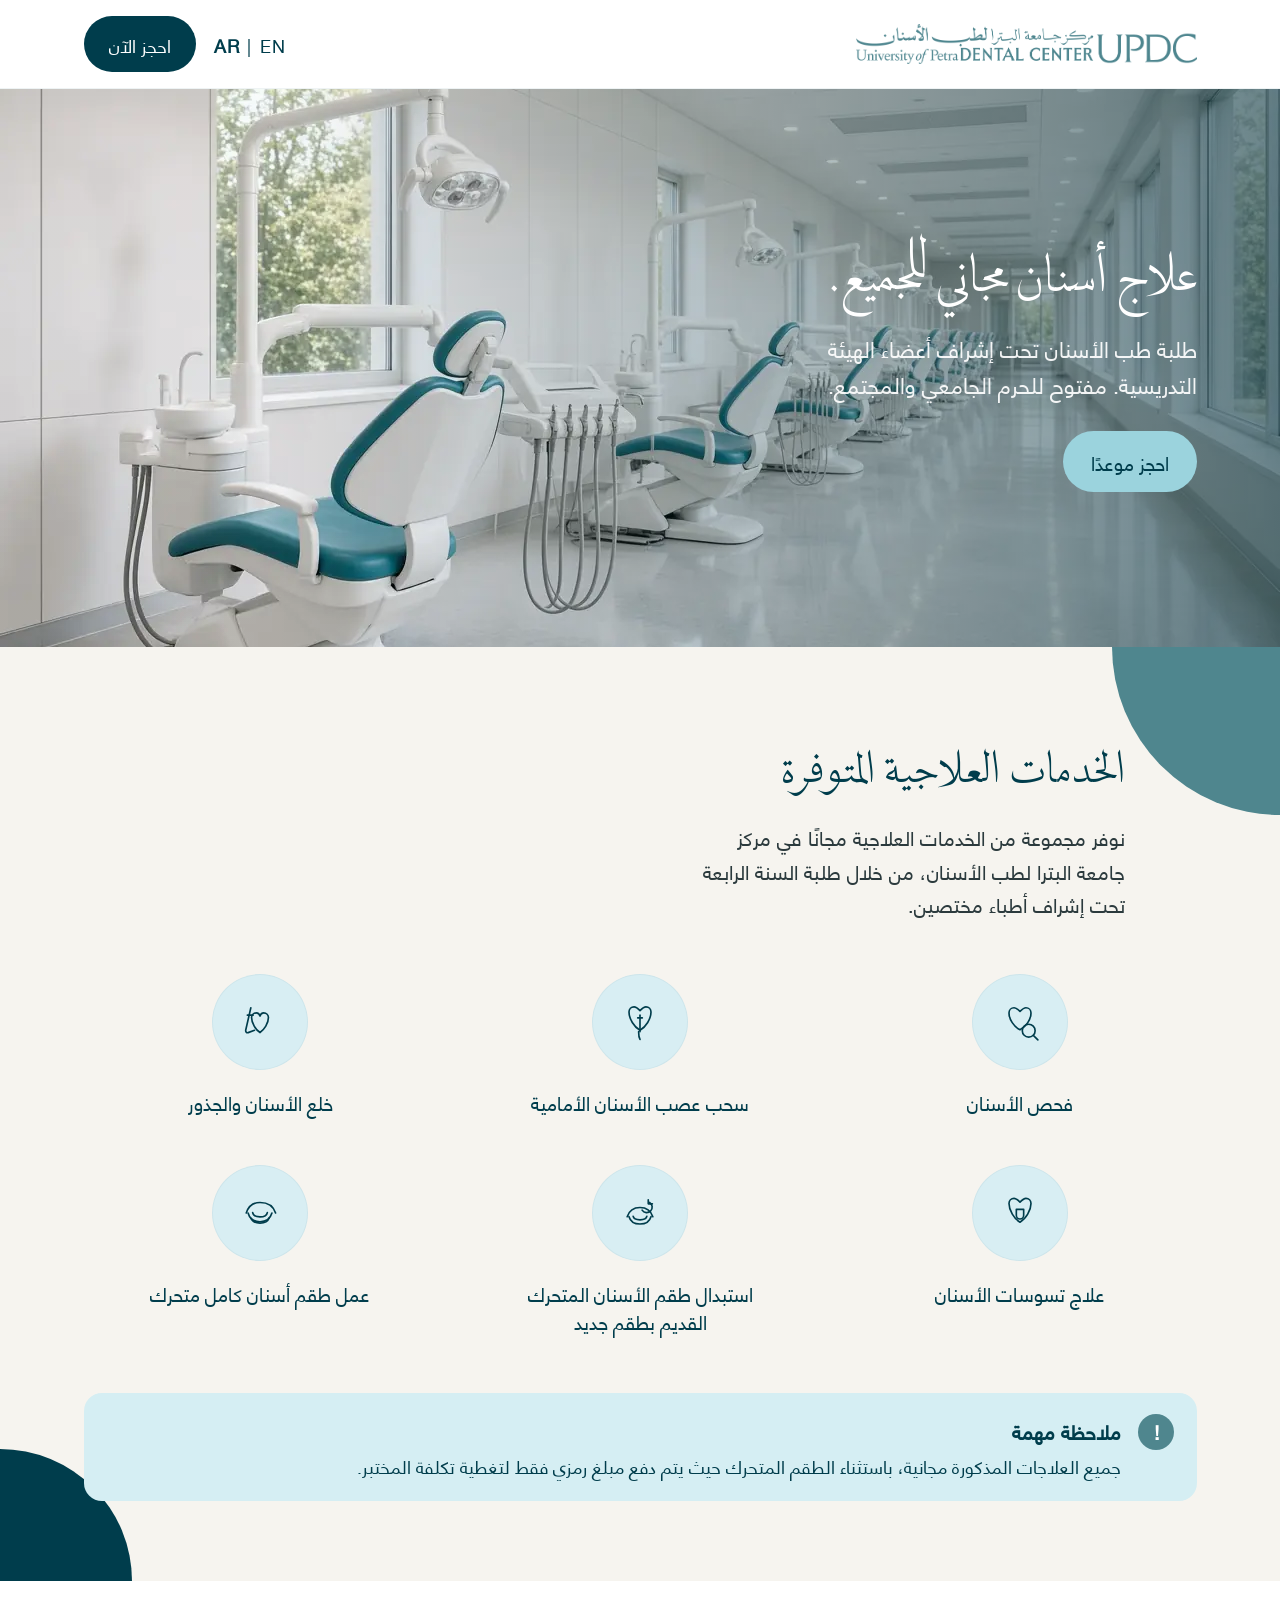
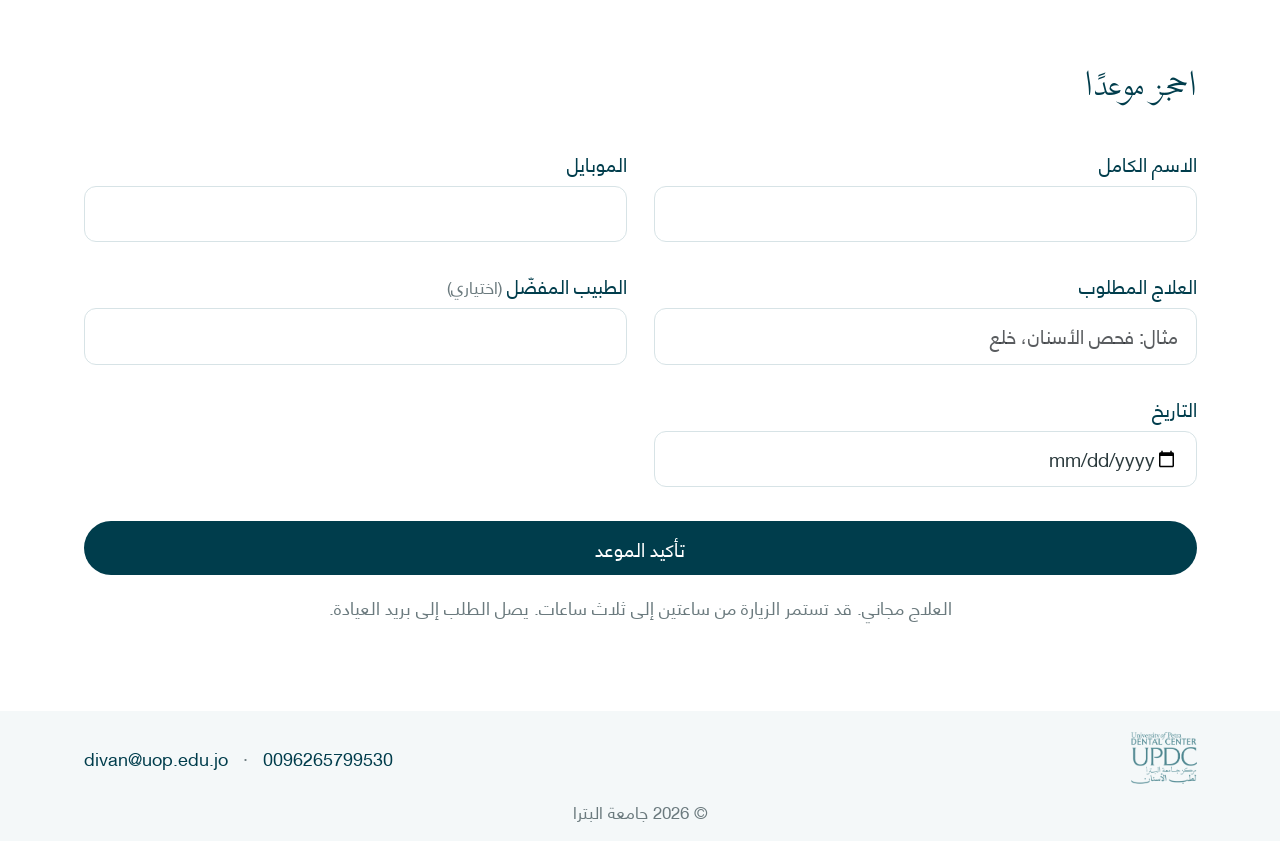
==== ar/index.html @ fab65cad "Simplify booking form, use Helvetica for body type, and enlarge copy on wide screens." ====
<!DOCTYPE html>
<html lang="ar" dir="rtl">
  <head>
    <meta charset="utf-8" />
    <meta name="viewport" content="width=device-width, initial-scale=1" />
    <title>مركز جامعة البترا لطب الأسنان | احجز موعدًا مجانيًا</title>
    <meta
      name="description"
      content="احجز موعدًا مجانيًا في مركز جامعة البترا لطب الأسنان. يعالجك طالب مؤهل تحت إشراف أعضاء الهيئة التدريسية."
    />
    <link rel="icon" href="../assets/images/favicon.png" type="image/png" />
    <link rel="preload" as="image" href="../assets/images/slide-2.webp" type="image/webp" />
    <link rel="preload" as="font" href="../assets/fonts/29LTIdris-Light.ttf" type="font/ttf" crossorigin />
    <link rel="preload" as="font" href="../assets/fonts/HelveticaNeueLTArabic.ttf" type="font/ttf" crossorigin />
    <link rel="stylesheet" href="../vendor/bootstrap.min.css" />
    <link rel="stylesheet" href="../css/style.css" />
  </head>
  <body>
    <a class="visually-hidden-focusable" href="#book">تخطَّ إلى الحجز</a>
    <header class="site-header">
      <div class="container header-inner d-flex align-items-center justify-content-between gap-3">
        <a class="brand" href="index.html" aria-label="مركز جامعة البترا لطب الأسنان">
          <img src="../assets/images/logo-wide.png" width="340" height="40" alt="مركز جامعة البترا لطب الأسنان UPDC" />
        </a>
        <div class="d-flex align-items-center gap-3">
          <nav class="lang-switch" aria-label="اللغة">
            <a href="../index.html" hreflang="en" lang="en">EN</a>
            <span aria-hidden="true">|</span>
            <a href="index.html" hreflang="ar" aria-current="true">AR</a>
          </nav>
          <a class="btn-book" href="#book">احجز الآن</a>
        </div>
      </div>
    </header>

    <section class="hero" aria-label="عيادات الكلية">
      <div class="hero-slide">
        <picture>
          <source srcset="../assets/images/slide-2.webp" type="image/webp" />
          <img src="../assets/images/slide-2.jpg" width="1280" height="720" alt="صف من كراسي العيادة التعليمية" fetchpriority="high" />
        </picture>
      </div>
      <div class="hero-overlay" aria-hidden="true"></div>
      <div class="hero-copy">
        <div class="container">
          <h1>علاج أسنان مجاني للجميع.</h1>
          <p>طلبة طب الأسنان تحت إشراف أعضاء الهيئة التدريسية. مفتوح للحرم الجامعي والمجتمع.</p>
          <div class="hero-actions">
            <a class="btn-ice" href="#book">احجز موعدًا</a>
          </div>
        </div>
      </div>
    </section>

    <section class="services" id="services" aria-labelledby="servicesTitle">
      <div class="container">
        <h2 class="services-title" id="servicesTitle">الخدمات العلاجية المتوفرة</h2>
        <p class="services-lead">
          نوفر مجموعة من الخدمات العلاجية مجانًا في مركز جامعة البترا لطب الأسنان، من خلال طلبة السنة الرابعة تحت إشراف أطباء مختصين.
        </p>
        <div class="row g-4">
          <div class="col-6 col-md-4">
            <article class="service-card">
              <div class="service-icon" aria-hidden="true">
                <svg viewBox="0 0 48 48" fill="none" stroke="currentColor" stroke-width="1.8" stroke-linecap="round" stroke-linejoin="round">
                  <path d="M17.5 8.5c-3.1 0-5.5 2.5-5.5 5.6 0 7 5.4 15.2 12 18.4 6.6-3.2 12-11.4 12-18.4 0-3.1-2.4-5.6-5.5-5.6-2.3 0-3.8 1.3-6.5 4-2.7-2.7-4.2-4-6.5-4z" />
                  <circle cx="33.5" cy="33.5" r="7" />
                  <path d="m38.5 38.5 5 5" />
                </svg>
              </div>
              <h3>فحص الأسنان</h3>
            </article>
          </div>
          <div class="col-6 col-md-4">
            <article class="service-card">
              <div class="service-icon" aria-hidden="true">
                <svg viewBox="0 0 48 48" fill="none" stroke="currentColor" stroke-width="1.8" stroke-linecap="round" stroke-linejoin="round">
                  <path d="M17.5 7.5c-3.1 0-5.5 2.5-5.5 5.6 0 7.4 5.6 16.4 12 19.9 6.4-3.5 12-12.5 12-19.9 0-3.1-2.4-5.6-5.5-5.6-2.3 0-3.8 1.3-6.5 4-2.7-2.7-4.2-4-6.5-4z" />
                  <path d="M24 16.5v18" />
                  <path d="M21.5 19.5h5" />
                  <path d="M22.5 34.5c0 3.2.4 6.5 1.5 8.5" />
                </svg>
              </div>
              <h3>سحب عصب الأسنان الأمامية</h3>
            </article>
          </div>
          <div class="col-6 col-md-4">
            <article class="service-card">
              <div class="service-icon" aria-hidden="true">
                <svg viewBox="0 0 48 48" fill="none" stroke="currentColor" stroke-width="1.8" stroke-linecap="round" stroke-linejoin="round">
                  <path d="M20 14c-3 0-5.2 2.3-5.2 5.2 0 6.2 4.6 13.4 9.2 16.3 4.6-2.9 9.2-10.1 9.2-16.3 0-2.9-2.2-5.2-5.2-5.2-2 0-3.4 1.1-4 3.5-.6-2.4-2-3.5-4-3.5z" />
                  <path d="M14 8.5 8.5 32.5c-.5 2.2.8 3.5 2.6 3.1L18 33" />
                  <path d="M10.2 16.5h6.3" />
                </svg>
              </div>
              <h3>خلع الأسنان والجذور</h3>
            </article>
          </div>
          <div class="col-6 col-md-4">
            <article class="service-card">
              <div class="service-icon" aria-hidden="true">
                <svg viewBox="0 0 48 48" fill="none" stroke="currentColor" stroke-width="1.8" stroke-linecap="round" stroke-linejoin="round">
                  <path d="M17.5 8c-3.1 0-5.5 2.5-5.5 5.6 0 7.4 5.6 16.8 12 20.4 6.4-3.6 12-13 12-20.4C36 10.5 33.6 8 30.5 8c-2.3 0-3.8 1.3-6.5 4.1C21.3 9.3 19.8 8 17.5 8z" />
                  <path d="M20 20h8v6.5a4 4 0 0 1-8 0V20z" />
                </svg>
              </div>
              <h3>علاج تسوسات الأسنان</h3>
            </article>
          </div>
          <div class="col-6 col-md-4">
            <article class="service-card">
              <div class="service-icon" aria-hidden="true">
                <svg viewBox="0 0 48 48" fill="none" stroke="currentColor" stroke-width="1.8" stroke-linecap="round" stroke-linejoin="round">
                  <path d="M10 28c2.2-6.5 6.2-10 14-10s11.8 3.5 14 10" />
                  <path d="M12 28c1.4 4.8 4.6 8 12 8s10.6-3.2 12-8" />
                  <path d="M16.5 27.5c.4 2.4 2.2 4 7.5 4s7.1-1.6 7.5-4" />
                  <path d="M34.5 12.5a6 6 0 1 1-8.2 8.4" />
                  <path d="M33 9.5v4.5h4.5" />
                </svg>
              </div>
              <h3>استبدال طقم الأسنان المتحرك القديم بطقم جديد</h3>
            </article>
          </div>
          <div class="col-6 col-md-4">
            <article class="service-card">
              <div class="service-icon" aria-hidden="true">
                <svg viewBox="0 0 48 48" fill="none" stroke="currentColor" stroke-width="1.8" stroke-linecap="round" stroke-linejoin="round">
                  <path d="M9 24c2.4-7.4 7-11.5 15-11.5S38.6 16.6 41 24" />
                  <path d="M11 24c1.6 5.6 5.2 9.5 13 9.5s11.4-3.9 13-9.5" />
                  <path d="M16 23.5c.5 2.8 2.6 4.7 8 4.7s7.5-1.9 8-4.7" />
                  <path d="M14 29.5c1.2 3.3 4.2 5.5 10 5.5s8.8-2.2 10-5.5" />
                </svg>
              </div>
              <h3>عمل طقم أسنان كامل متحرك</h3>
            </article>
          </div>
        </div>
        <aside class="services-note" role="note">
          <span class="note-mark" aria-hidden="true">!</span>
          <div>
            <strong>ملاحظة مهمة</strong>
            <p>جميع العلاجات المذكورة مجانية، باستثناء الطقم المتحرك حيث يتم دفع مبلغ رمزي فقط لتغطية تكلفة المختبر.</p>
          </div>
        </aside>
      </div>
    </section>

    <section class="book" id="book">
      <div class="container">
        <h2>احجز موعدًا</h2>
        <form id="booking-form" class="needs-validation" novalidate>
          <input class="visually-hidden" type="text" name="_honey" tabindex="-1" autocomplete="off" aria-hidden="true" />
          <div class="row g-4">
            <div class="col-md-6">
              <label class="form-label" for="fullName">الاسم الكامل</label>
              <input class="form-control" id="fullName" name="fullName" type="text" autocomplete="name" required />
              <div class="invalid-feedback">يرجى إدخال الاسم الكامل.</div>
            </div>
            <div class="col-md-6">
              <label class="form-label" for="mobile">الموبايل</label>
              <input class="form-control" id="mobile" name="mobile" type="tel" inputmode="tel" autocomplete="tel" required />
              <div class="invalid-feedback">يرجى إدخال رقم الموبايل.</div>
            </div>
            <div class="col-md-6">
              <label class="form-label" for="treatment">العلاج المطلوب</label>
              <input class="form-control" id="treatment" name="treatment" type="text" placeholder="مثال: فحص الأسنان، خلع" required />
              <div class="invalid-feedback">يرجى إدخال العلاج المطلوب.</div>
            </div>
            <div class="col-md-6">
              <label class="form-label" for="doctor">الطبيب المفضّل <span class="optional-hint">(اختياري)</span></label>
              <input class="form-control" id="doctor" name="doctor" type="text" autocomplete="off" />
            </div>
            <div class="col-md-6">
              <label class="form-label" for="date">التاريخ</label>
              <input class="form-control" id="date" name="date" type="date" required />
              <div class="invalid-feedback">يرجى اختيار التاريخ.</div>
            </div>
            <div class="col-12">
              <button class="btn-confirm" type="submit">تأكيد الموعد</button>
              <p class="form-note">العلاج مجاني. قد تستمر الزيارة من ساعتين إلى ثلاث ساعات. يصل الطلب إلى بريد العيادة.</p>
              <p class="submit-error" id="submit-error" hidden>
                تعذّر إرسال الطلب. يرجى الاتصال بالعيادة على 0096265799530.
              </p>
            </div>
          </div>
        </form>
      </div>
    </section>

    <footer class="site-footer">
      <div class="container">
        <div class="footer-bar">
          <img class="footer-logo" src="../assets/images/logo-lockup.png" width="90" height="72" alt="UPDC" />
          <div class="footer-contact">
            <a href="tel:+96265799530">0096265799530</a>
            <span class="footer-sep" aria-hidden="true">·</span>
            <a href="mailto:divan@uop.edu.jo">divan@uop.edu.jo</a>
          </div>
        </div>
        <p class="footer-copy">© <span data-year>2026</span> جامعة البترا</p>
      </div>
    </footer>

    <div class="modal fade success-modal" id="successModal" tabindex="-1" aria-labelledby="successTitle" aria-hidden="true">
      <div class="modal-dialog modal-dialog-centered">
        <div class="modal-content">
          <div class="modal-body">
            <div class="success-mark" aria-hidden="true">
              <svg viewBox="0 0 48 48" fill="none" stroke="currentColor" stroke-width="2.4" stroke-linecap="round" stroke-linejoin="round">
                <circle cx="24" cy="24" r="16" />
                <path d="m16.5 24.5 5 5 10-11" />
              </svg>
            </div>
            <h2 id="successTitle">تم تحديد موعدك</h2>
            <p>راح تتواصل معك العيادة لتأكيد الموعد.</p>
            <button class="btn-success-close" type="button" data-bs-dismiss="modal">حسنًا</button>
          </div>
        </div>
      </div>
    </div>

    <script src="../vendor/bootstrap.bundle.min.js" defer></script>
    <script src="../js/main.js" defer></script>
  </body>
</html>
---- css/style.css ----
:root {
  --teal: #4f868e;
  --teal-deep: #003d4c;
  --ice: #9bd3dd;
  --ice-soft: #e8f6f8;
  --ink: #161616;
  --text: #2b3a3d;
  --muted: #6b7a7e;
  --line: #d7e3e6;
  --paper: #ffffff;
  --wash: #f4f8f9;
  --radius: 999px;
  --shadow: 0 10px 30px rgba(0, 61, 76, 0.08);
  --header-h: 88px;
  --font: "Helvetica Neue LT Arabic", "Helvetica Neue", Helvetica, Arial, sans-serif;
  --display: "A2 Mazarin", Georgia, "Times New Roman", serif;
  --display-ar: "29LT Idris", "Helvetica Neue LT Arabic", Tahoma, sans-serif;
}

@font-face {
  font-family: "A2 Mazarin";
  src: url("../assets/fonts/A2Mazarin-Regular.otf") format("opentype");
  font-weight: 400;
  font-style: normal;
  font-display: swap;
}

@font-face {
  font-family: "A2 Mazarin";
  src: url("../assets/fonts/A2Mazarin-LightItalic.otf") format("opentype");
  font-weight: 300;
  font-style: italic;
  font-display: swap;
}

@font-face {
  font-family: "29LT Idris";
  src: url("../assets/fonts/29LTIdris-Light.ttf") format("truetype");
  font-weight: 300;
  font-style: normal;
  font-display: swap;
}

@font-face {
  font-family: "Helvetica Neue LT Arabic";
  src: url("../assets/fonts/HelveticaNeueLTArabic.ttf") format("truetype");
  font-weight: 400;
  font-style: normal;
  font-display: swap;
}

*,
*::before,
*::after {
  box-sizing: border-box;
}

html {
  scroll-behavior: smooth;
  font-size: 18px;
}

body {
  margin: 0;
  color: var(--text);
  background: var(--paper);
  font-family: var(--font);
  font-size: 1.05rem;
  line-height: 1.65;
}

[dir="rtl"] body,
[dir="rtl"] {
  font-family: var(--font);
}

img {
  max-width: 100%;
  height: auto;
}

a {
  color: inherit;
}

.site-header {
  position: sticky;
  top: 0;
  z-index: 40;
  min-height: var(--header-h);
  background: #fff;
  border-bottom: 1px solid #eef3f4;
}

.header-inner {
  min-height: var(--header-h);
}

.brand {
  display: inline-flex;
  align-items: center;
  text-decoration: none;
}

.brand img {
  height: 40px;
  width: auto;
  max-width: min(420px, 52vw);
  display: block;
  object-fit: contain;
}

.lang-switch {
  display: inline-flex;
  align-items: center;
  gap: 0.45rem;
  color: var(--teal-deep);
  font-size: 1.02rem;
  letter-spacing: 0.04em;
}

.lang-switch a {
  text-decoration: none;
  color: var(--teal-deep);
}

.lang-switch a[aria-current="true"] {
  font-weight: 600;
}

.btn-book {
  background: var(--teal-deep);
  color: #fff;
  border: 0;
  border-radius: var(--radius);
  padding: 0.72rem 1.4rem;
  font-size: 1.02rem;
  text-decoration: none;
  display: inline-flex;
  align-items: center;
  justify-content: center;
  white-space: nowrap;
}

.btn-book:hover,
.btn-book:focus {
  background: #002833;
  color: #fff;
}

.btn-ice {
  background: var(--ice);
  color: var(--teal-deep);
  border: 0;
  border-radius: var(--radius);
  padding: 0.8rem 1.55rem;
  font-size: 1.08rem;
  text-decoration: none;
  display: inline-flex;
}

.btn-ice:hover {
  background: #b7e0e7;
  color: var(--teal-deep);
}

.btn-deep {
  background: var(--teal-deep);
  color: #fff;
  border: 0;
  border-radius: var(--radius);
  padding: 0.75rem 1.4rem;
  text-decoration: none;
  display: inline-flex;
}

.btn-deep:hover {
  background: #002833;
  color: #fff;
}

.hero {
  position: relative;
  color: #fff;
  background: var(--teal-deep);
}

.hero-slide {
  min-height: clamp(420px, 62vh, 640px);
}

.hero-slide img {
  width: 100%;
  height: clamp(420px, 62vh, 640px);
  object-fit: cover;
  object-position: 28% center;
  display: block;
}

.hero-overlay {
  position: absolute;
  inset: 0;
  background: linear-gradient(90deg, rgba(0, 45, 56, 0.58) 0%, rgba(0, 45, 56, 0.22) 48%, rgba(0, 45, 56, 0.02) 78%);
  pointer-events: none;
}

[dir="rtl"] .hero-overlay {
  background: linear-gradient(270deg, rgba(0, 45, 56, 0.58) 0%, rgba(0, 45, 56, 0.22) 48%, rgba(0, 45, 56, 0.02) 78%);
}

.hero-copy {
  position: absolute;
  inset: 0;
  display: flex;
  align-items: center;
  z-index: 2;
  pointer-events: none;
}

.hero-copy .container,
.hero-copy a,
.hero-copy button {
  pointer-events: auto;
}

.hero h1 {
  font-family: var(--display);
  font-weight: 400;
  font-size: clamp(2.2rem, 5vw, 4.2rem);
  line-height: 1.08;
  max-width: 11ch;
  letter-spacing: -0.02em;
  margin: 0 0 1rem;
}

[dir="rtl"] .hero h1 {
  font-family: var(--display-ar);
  max-width: 14ch;
}

.hero p {
  max-width: 36ch;
  font-size: clamp(1.08rem, 1.7vw, 1.28rem);
  opacity: 0.92;
  margin-bottom: 1.6rem;
}

.hero-actions {
  display: flex;
  flex-wrap: wrap;
  gap: 0.75rem;
}

.services {
  position: relative;
  background: #f6f4ef;
  padding: 5.2rem 0 4.4rem;
  overflow: hidden;
  scroll-margin-top: calc(var(--header-h) + 12px);
}

.services::before,
.services::after {
  content: "";
  position: absolute;
  pointer-events: none;
}

.services::before {
  top: 0;
  right: 0;
  width: min(168px, 26vw);
  height: min(168px, 26vw);
  background: var(--teal);
  border-bottom-left-radius: 100%;
}

.services::after {
  bottom: 0;
  left: 0;
  width: min(132px, 22vw);
  height: min(132px, 22vw);
  background: var(--teal-deep);
  border-top-right-radius: 100%;
}

.services .container {
  position: relative;
  z-index: 1;
}

.services-title {
  font-family: var(--display);
  font-weight: 400;
  font-size: clamp(2rem, 4.2vw, 3.15rem);
  color: var(--teal-deep);
  line-height: 1.15;
  margin: 0 0 1rem;
}

[dir="rtl"] .services-title {
  font-family: var(--display-ar);
  padding-right: min(72px, 12vw);
}

.services-lead {
  max-width: 46ch;
  color: var(--text);
  font-size: 1.12rem;
  margin-bottom: 2.6rem;
}

[dir="rtl"] .services-lead {
  padding-right: min(72px, 12vw);
}

.service-card {
  text-align: center;
  padding: 0.4rem 0.6rem 0.8rem;
}

.service-icon {
  width: 96px;
  height: 96px;
  margin: 0 auto 1rem;
  border-radius: 50%;
  background: #d8eef3;
  color: var(--teal-deep);
  display: grid;
  place-items: center;
  box-shadow: inset 0 0 0 1px rgba(79, 134, 142, 0.08);
}

.service-icon svg {
  width: 44px;
  height: 44px;
}

.service-card h3 {
  font-size: 1.08rem;
  font-weight: 400;
  color: var(--teal-deep);
  line-height: 1.45;
  margin: 0 auto;
  max-width: 22ch;
}

.services-note {
  display: flex;
  align-items: flex-start;
  gap: 0.95rem;
  margin-top: 2.4rem;
  padding: 1.15rem 1.25rem;
  background: #d5eef3;
  border-radius: 18px;
  color: var(--teal-deep);
}

.note-mark {
  flex: 0 0 auto;
  width: 36px;
  height: 36px;
  border-radius: 50%;
  background: var(--teal);
  color: #fff;
  display: grid;
  place-items: center;
  font-size: 1.15rem;
  font-weight: 700;
  line-height: 1;
}

.services-note strong {
  display: block;
  font-size: 1.12rem;
  margin-bottom: 0.2rem;
}

.services-note p {
  margin: 0;
  font-size: 1.02rem;
}

.book {
  padding: 4.5rem 0 4rem;
  scroll-margin-top: calc(var(--header-h) + 12px);
}

.book h2 {
  font-family: var(--display);
  font-weight: 400;
  font-size: clamp(1.95rem, 3.2vw, 2.55rem);
  color: var(--teal-deep);
  margin-bottom: 2rem;
}

[dir="rtl"] .book h2 {
  font-family: var(--display-ar);
}

.optional-hint {
  color: var(--muted);
  font-size: 0.88em;
}

.form-label {
  color: var(--teal-deep);
  font-size: 1.08rem;
  margin-bottom: 0.4rem;
}

.form-control {
  border: 1px solid var(--line);
  border-radius: 12px;
  min-height: 52px;
  padding: 0.72rem 1rem;
  color: var(--text);
  font-size: 1.05rem;
  font-family: var(--font);
}

input[type="date"] {
  padding-inline-end: 2.4rem;
}

[dir="rtl"] input[type="date"] {
  direction: rtl;
  text-align: right;
}

.form-control:focus {
  border-color: var(--teal);
  box-shadow: 0 0 0 3px rgba(79, 134, 142, 0.18);
}

.btn-confirm {
  width: 100%;
  background: var(--teal-deep);
  color: #fff;
  border: 0;
  border-radius: var(--radius);
  min-height: 54px;
  margin-top: 0.4rem;
  font-size: 1.08rem;
}

.btn-confirm.is-busy {
  opacity: 0.72;
  pointer-events: none;
}

.btn-confirm:hover {
  background: #002833;
  color: #fff;
}

.form-note {
  color: var(--muted);
  text-align: center;
  margin-top: 0.85rem;
  font-size: 1.02rem;
}

.submit-error {
  margin-top: 0.9rem;
  color: #8a2b2b;
  background: #fbeeee;
  border-radius: 12px;
  padding: 0.75rem 0.95rem;
  font-size: 1.02rem;
}

.alert-success {
  border: 0;
  background: var(--ice-soft);
  color: var(--teal-deep);
}

.site-footer {
  background: var(--wash);
  padding: 1.15rem 0 0.9rem;
  color: var(--teal-deep);
}

.footer-bar {
  display: flex;
  flex-wrap: wrap;
  align-items: center;
  justify-content: space-between;
  gap: 0.7rem 1.4rem;
}

.footer-logo {
  height: 52px;
  width: auto;
}

.footer-contact {
  display: flex;
  flex-wrap: wrap;
  align-items: center;
  gap: 0.35rem 0.85rem;
  font-size: 1.02rem;
}

.footer-contact a {
  text-decoration: none;
}

.footer-contact a:hover {
  text-decoration: underline;
}

.footer-sep {
  color: var(--muted);
}

.footer-copy {
  text-align: center;
  color: var(--muted);
  margin: 0.75rem 0 0;
  font-size: 0.95rem;
}

.modal-content {
  border: 0;
  border-radius: 22px;
}

.success-modal .modal-content {
  text-align: center;
  padding: 1.6rem 1.4rem 1.8rem;
}

.success-mark {
  width: 78px;
  height: 78px;
  margin: 0.2rem auto 1.15rem;
  border-radius: 50%;
  background: var(--ice-soft);
  color: var(--teal-deep);
  display: grid;
  place-items: center;
}

.success-mark svg {
  width: 36px;
  height: 36px;
}

.success-modal h2 {
  font-family: var(--display);
  font-size: 1.7rem;
  color: var(--teal-deep);
  margin: 0 0 0.65rem;
}

[dir="rtl"] .success-modal h2 {
  font-family: var(--display-ar);
}

.success-modal p {
  margin: 0 auto 1.4rem;
  max-width: 34ch;
  font-size: 1.08rem;
  color: var(--text);
}

.btn-success-close {
  min-width: 9rem;
  background: var(--teal-deep);
  color: #fff;
  border: 0;
  border-radius: var(--radius);
  min-height: 48px;
  padding: 0.55rem 1.4rem;
  font-size: 1.05rem;
}

.btn-success-close:hover {
  background: #002833;
  color: #fff;
}

@media (max-width: 767.98px) {
  .brand img {
    height: 32px;
    max-width: 48vw;
  }

  html {
    font-size: 17px;
  }

  .btn-book {
    padding: 0.55rem 1rem;
    font-size: 0.98rem;
  }

  .service-icon {
    width: 82px;
    height: 82px;
  }

  .service-card h3 {
    font-size: 1rem;
  }

  .hero-slide img,
  .hero-slide {
    min-height: 460px;
    height: 460px;
  }

  .hero h1 {
    max-width: 14ch;
  }

  .book {
    padding: 2.6rem 0 2.4rem;
  }

  .services {
    padding: 3.2rem 0 2.8rem;
  }
}

@media (max-width: 399.98px) {
  .header-inner {
    gap: 0.4rem;
  }

  .brand img {
    height: 26px;
    max-width: 44vw;
  }

  .hero-slide img,
  .hero-slide {
    min-height: 520px;
    height: 520px;
  }

  .hero-copy .container {
    padding-bottom: 2rem;
  }

  .hero-actions {
    flex-direction: column;
    align-items: flex-start;
  }
}

@media (min-width: 1500px) {
  html {
    font-size: 21px;
  }

  .hero h1 {
    font-size: clamp(3rem, 4.4vw, 5.1rem);
  }

  .services-title {
    font-size: clamp(2.6rem, 3.4vw, 3.7rem);
  }

  .book h2 {
    font-size: 2.9rem;
  }

  .hero-slide img,
  .hero-slide {
    min-height: 680px;
    height: 680px;
  }

  .service-icon {
    width: 110px;
    height: 110px;
  }

  .service-card h3 {
    font-size: 1.16rem;
  }
}
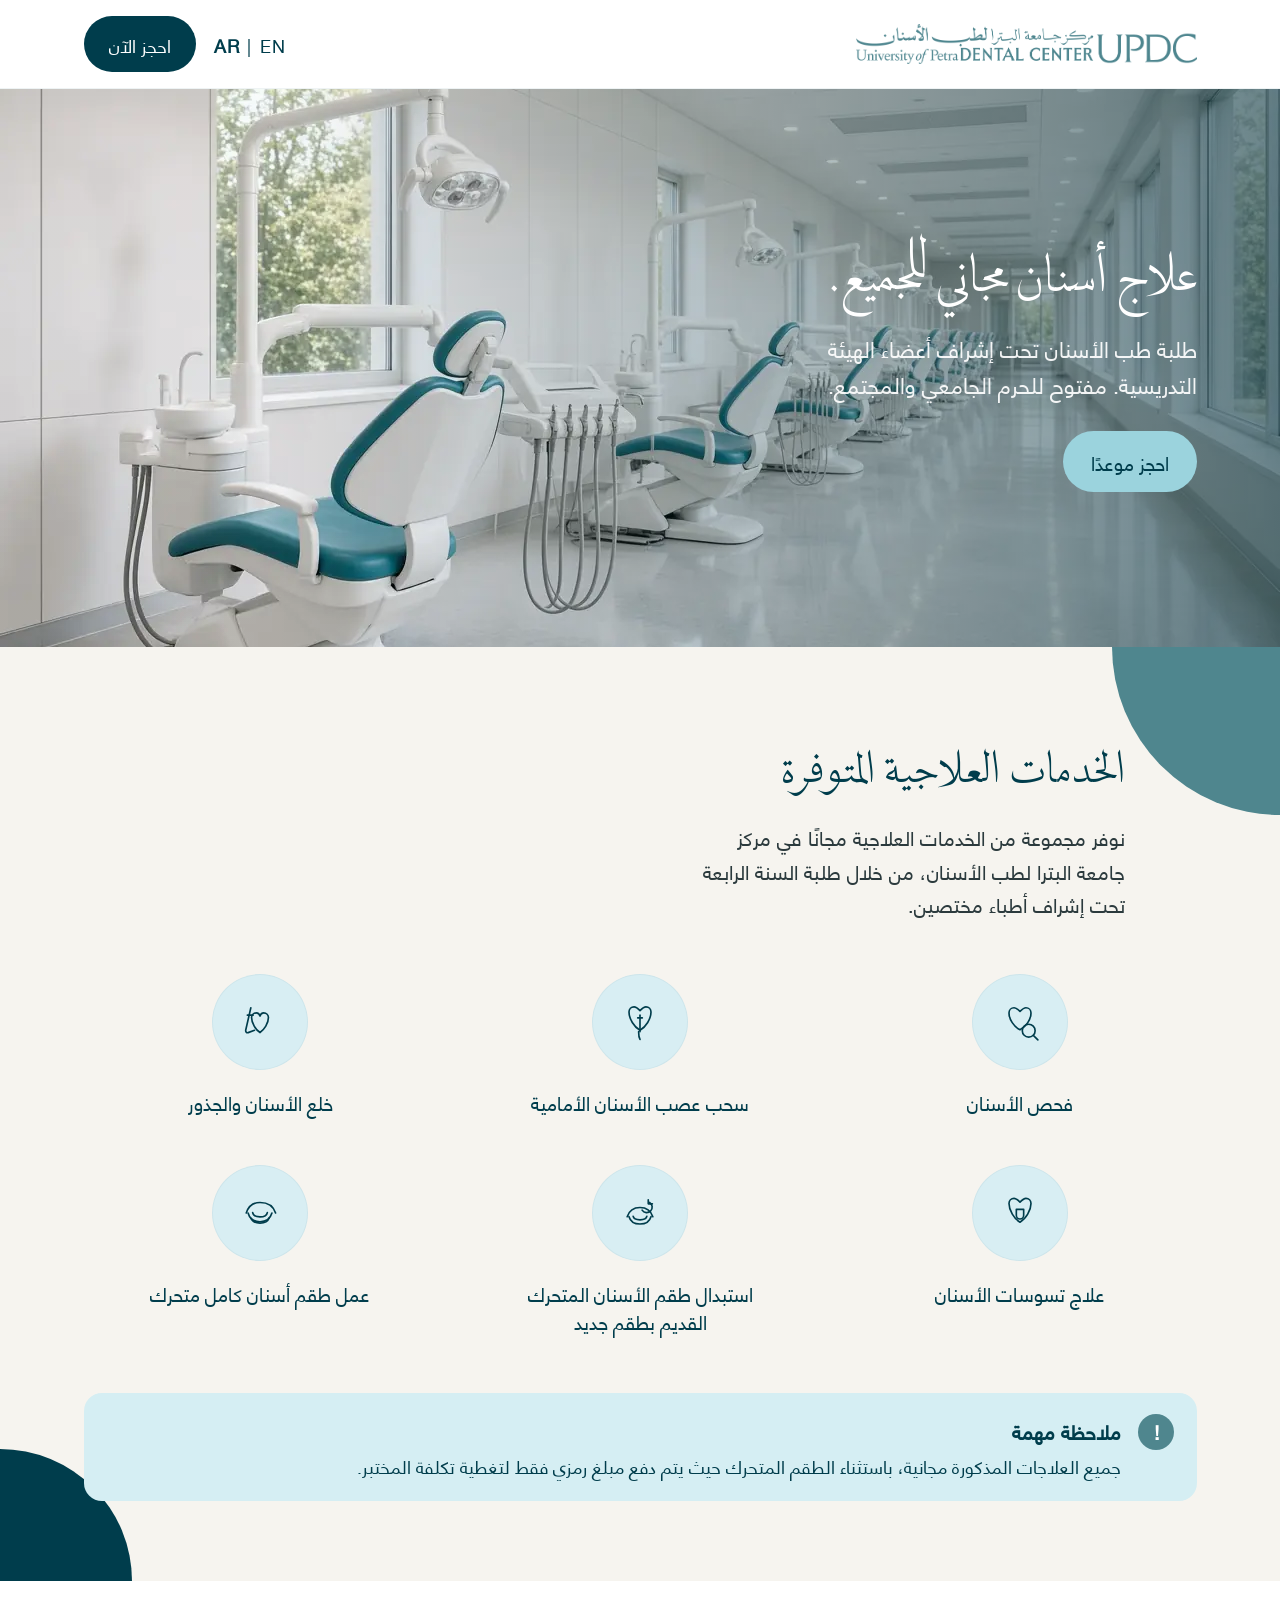
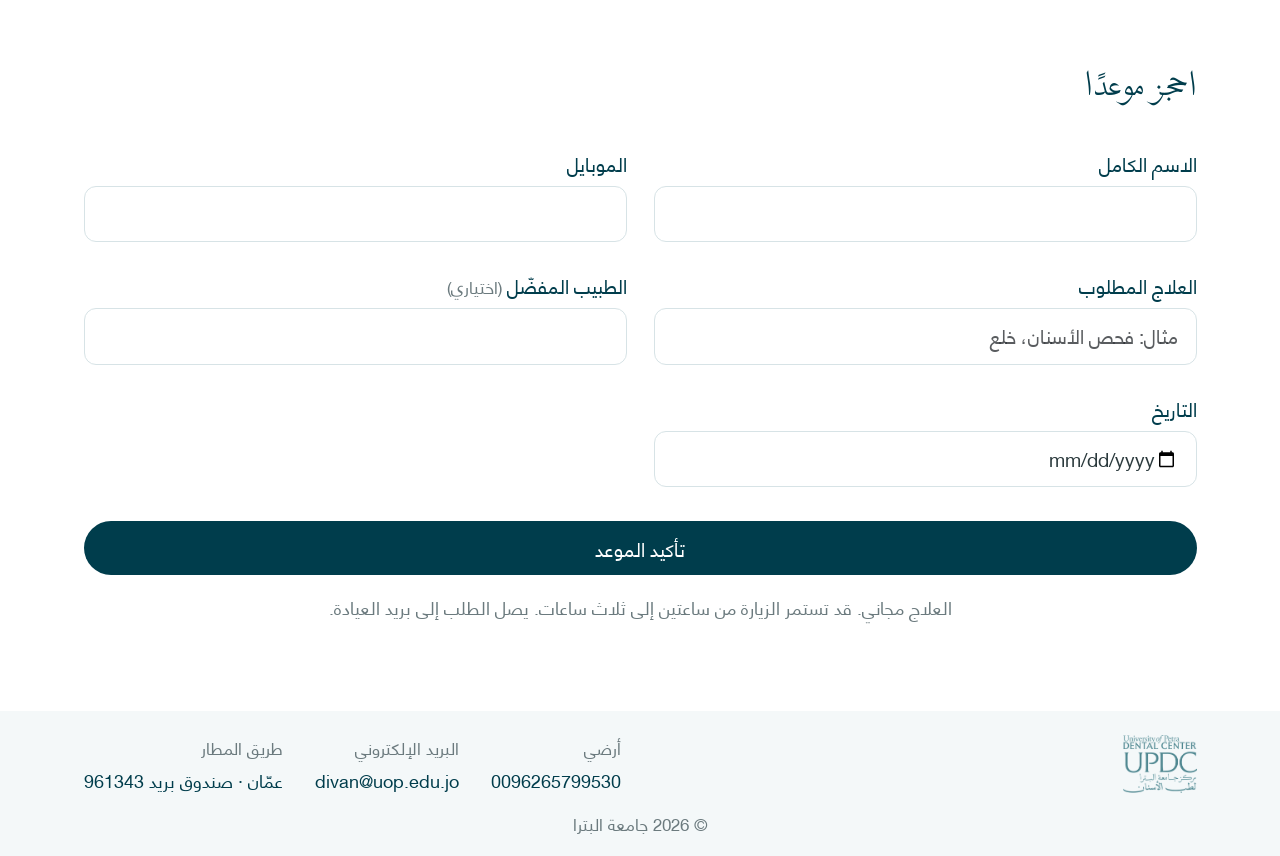
==== commit c5008f40: "Restore footer landline, email, and clinic address." ====
--- a/ar/index.html
+++ b/ar/index.html
@@ -192,9 +192,18 @@
         <div class="footer-bar">
           <img class="footer-logo" src="../assets/images/logo-lockup.png" width="90" height="72" alt="UPDC" />
           <div class="footer-contact">
-            <a href="tel:+96265799530">0096265799530</a>
-            <span class="footer-sep" aria-hidden="true">·</span>
-            <a href="mailto:divan@uop.edu.jo">divan@uop.edu.jo</a>
+            <div class="footer-item">
+              <span class="footer-label">أرضي</span>
+              <a href="tel:+96265799530">0096265799530</a>
+            </div>
+            <div class="footer-item">
+              <span class="footer-label">البريد الإلكتروني</span>
+              <a href="mailto:divan@uop.edu.jo">divan@uop.edu.jo</a>
+            </div>
+            <div class="footer-item">
+              <span class="footer-label">طريق المطار</span>
+              <span>عمّان · صندوق بريد 961343</span>
+            </div>
           </div>
         </div>
         <p class="footer-copy">© <span data-year>2026</span> جامعة البترا</p>
@@ -212,7 +221,7 @@
               </svg>
             </div>
             <h2 id="successTitle">تم تحديد موعدك</h2>
-            <p>راح تتواصل معك العيادة لتأكيد الموعد.</p>
+            <p>ستتواصل معك العيادة لتأكيد الموعد.</p>
             <button class="btn-success-close" type="button" data-bs-dismiss="modal">حسنًا</button>
           </div>
         </div>
--- a/css/style.css
+++ b/css/style.css
@@ -478,7 +478,7 @@
 
 .site-footer {
   background: var(--wash);
-  padding: 1.15rem 0 0.9rem;
+  padding: 1.3rem 0 1rem;
   color: var(--teal-deep);
 }
 
@@ -487,20 +487,32 @@
   flex-wrap: wrap;
   align-items: center;
   justify-content: space-between;
-  gap: 0.7rem 1.4rem;
+  gap: 0.9rem 1.6rem;
 }
 
 .footer-logo {
-  height: 52px;
+  height: 58px;
   width: auto;
 }
 
 .footer-contact {
   display: flex;
   flex-wrap: wrap;
-  align-items: center;
-  gap: 0.35rem 0.85rem;
+  align-items: flex-start;
+  gap: 0.85rem 1.8rem;
   font-size: 1.02rem;
+}
+
+.footer-item {
+  display: flex;
+  flex-direction: column;
+  gap: 0.12rem;
+}
+
+.footer-label {
+  display: block;
+  font-size: 0.92rem;
+  color: var(--muted);
 }
 
 .footer-contact a {
@@ -509,16 +521,12 @@
 
 .footer-contact a:hover {
   text-decoration: underline;
-}
-
-.footer-sep {
-  color: var(--muted);
 }
 
 .footer-copy {
   text-align: center;
   color: var(--muted);
-  margin: 0.75rem 0 0;
+  margin: 0.85rem 0 0;
   font-size: 0.95rem;
 }
 
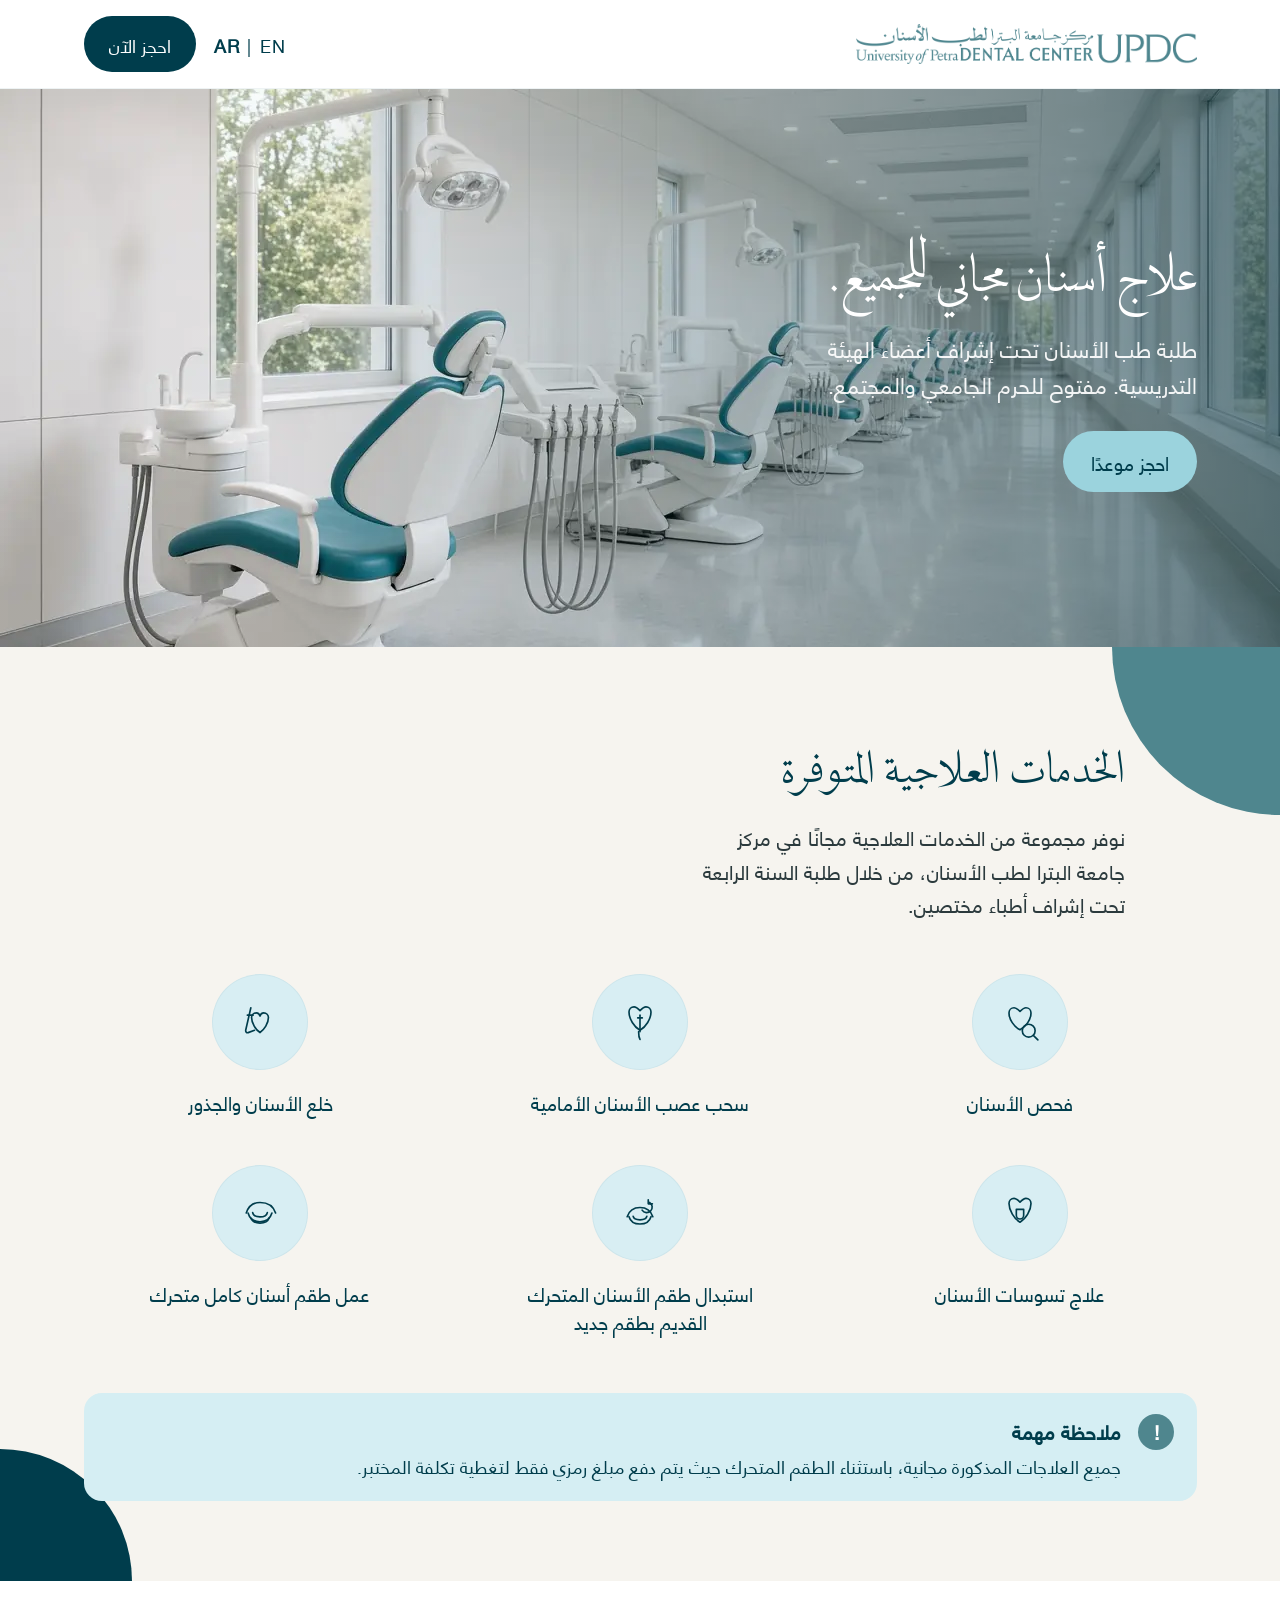
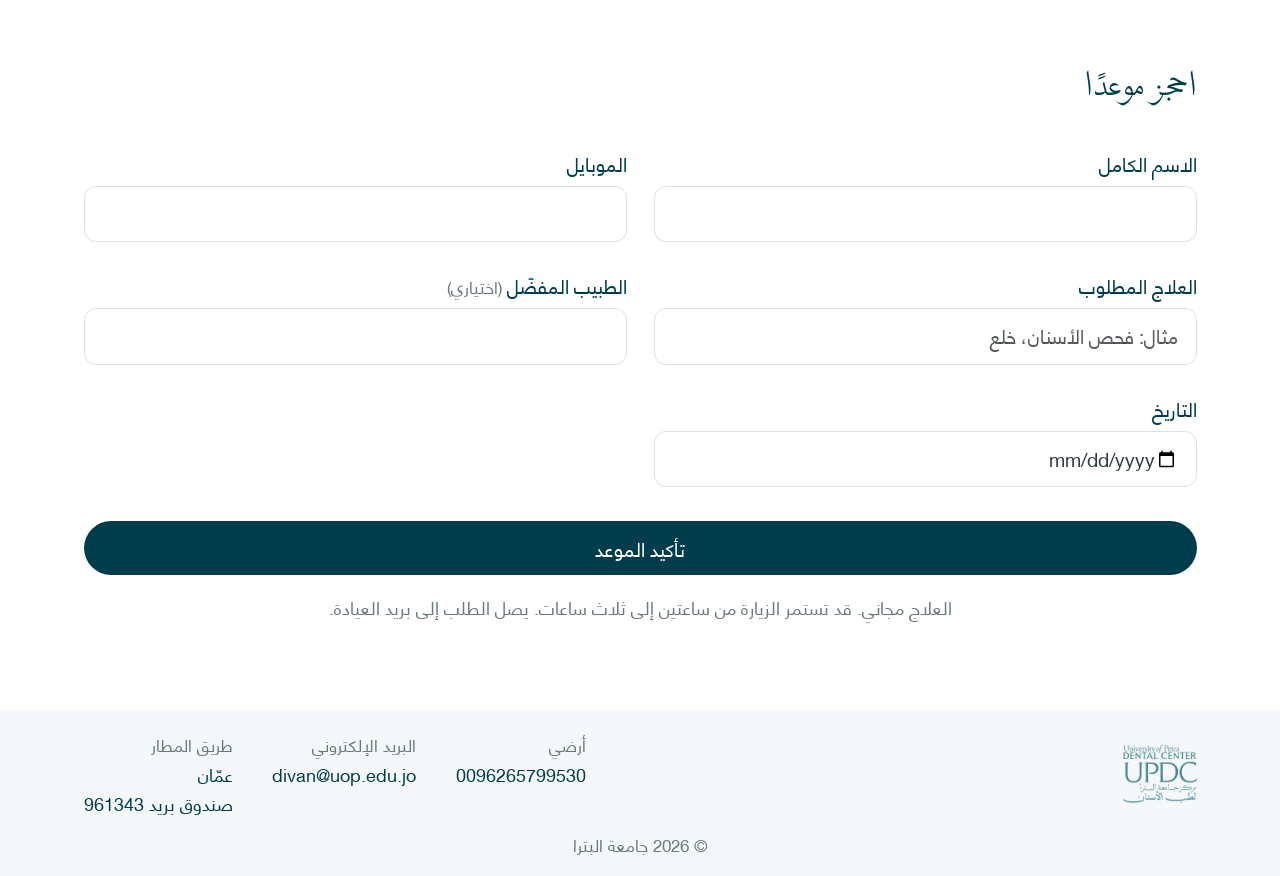
==== commit d6e42bc3: "Stack footer contact values under their labels." ====
--- a/ar/index.html
+++ b/ar/index.html
@@ -202,7 +202,8 @@
             </div>
             <div class="footer-item">
               <span class="footer-label">طريق المطار</span>
-              <span>عمّان · صندوق بريد 961343</span>
+              <span>عمّان</span>
+              <span>صندوق بريد 961343</span>
             </div>
           </div>
         </div>
--- a/css/style.css
+++ b/css/style.css
@@ -499,20 +499,23 @@
   display: flex;
   flex-wrap: wrap;
   align-items: flex-start;
-  gap: 0.85rem 1.8rem;
+  gap: 1rem 2.2rem;
   font-size: 1.02rem;
 }
 
 .footer-item {
   display: flex;
   flex-direction: column;
-  gap: 0.12rem;
+  align-items: flex-start;
+  gap: 0.2rem;
+  line-height: 1.35;
 }
 
 .footer-label {
   display: block;
   font-size: 0.92rem;
   color: var(--muted);
+  margin-bottom: 0.05rem;
 }
 
 .footer-contact a {
@@ -661,33 +664,45 @@
 
 @media (min-width: 1500px) {
   html {
-    font-size: 21px;
+    font-size: 19.5px; /* slightly larger than default, not oversized */
+  }
+
+  .lang-switch {
+    font-size: 0.88rem;
+    line-height: 1.2;
+  }
+
+  .btn-book {
+    font-size: 0.88rem;
+    line-height: 1.2;
+    padding: 0.48rem 1.2rem;
+    min-height: 42px;
   }
 
   .hero h1 {
-    font-size: clamp(3rem, 4.4vw, 5.1rem);
+    font-size: clamp(2.5rem, 4vw, 4.5rem);
   }
 
   .services-title {
-    font-size: clamp(2.6rem, 3.4vw, 3.7rem);
+    font-size: clamp(2.25rem, 3vw, 3.3rem);
   }
 
   .book h2 {
-    font-size: 2.9rem;
+    font-size: 2.5rem;
   }
 
   .hero-slide img,
   .hero-slide {
-    min-height: 680px;
-    height: 680px;
+    min-height: 620px;
+    height: 620px;
   }
 
   .service-icon {
-    width: 110px;
-    height: 110px;
+    width: 102px;
+    height: 102px;
   }
 
   .service-card h3 {
-    font-size: 1.16rem;
-  }
-}
+    font-size: 1.1rem;
+  }
+}
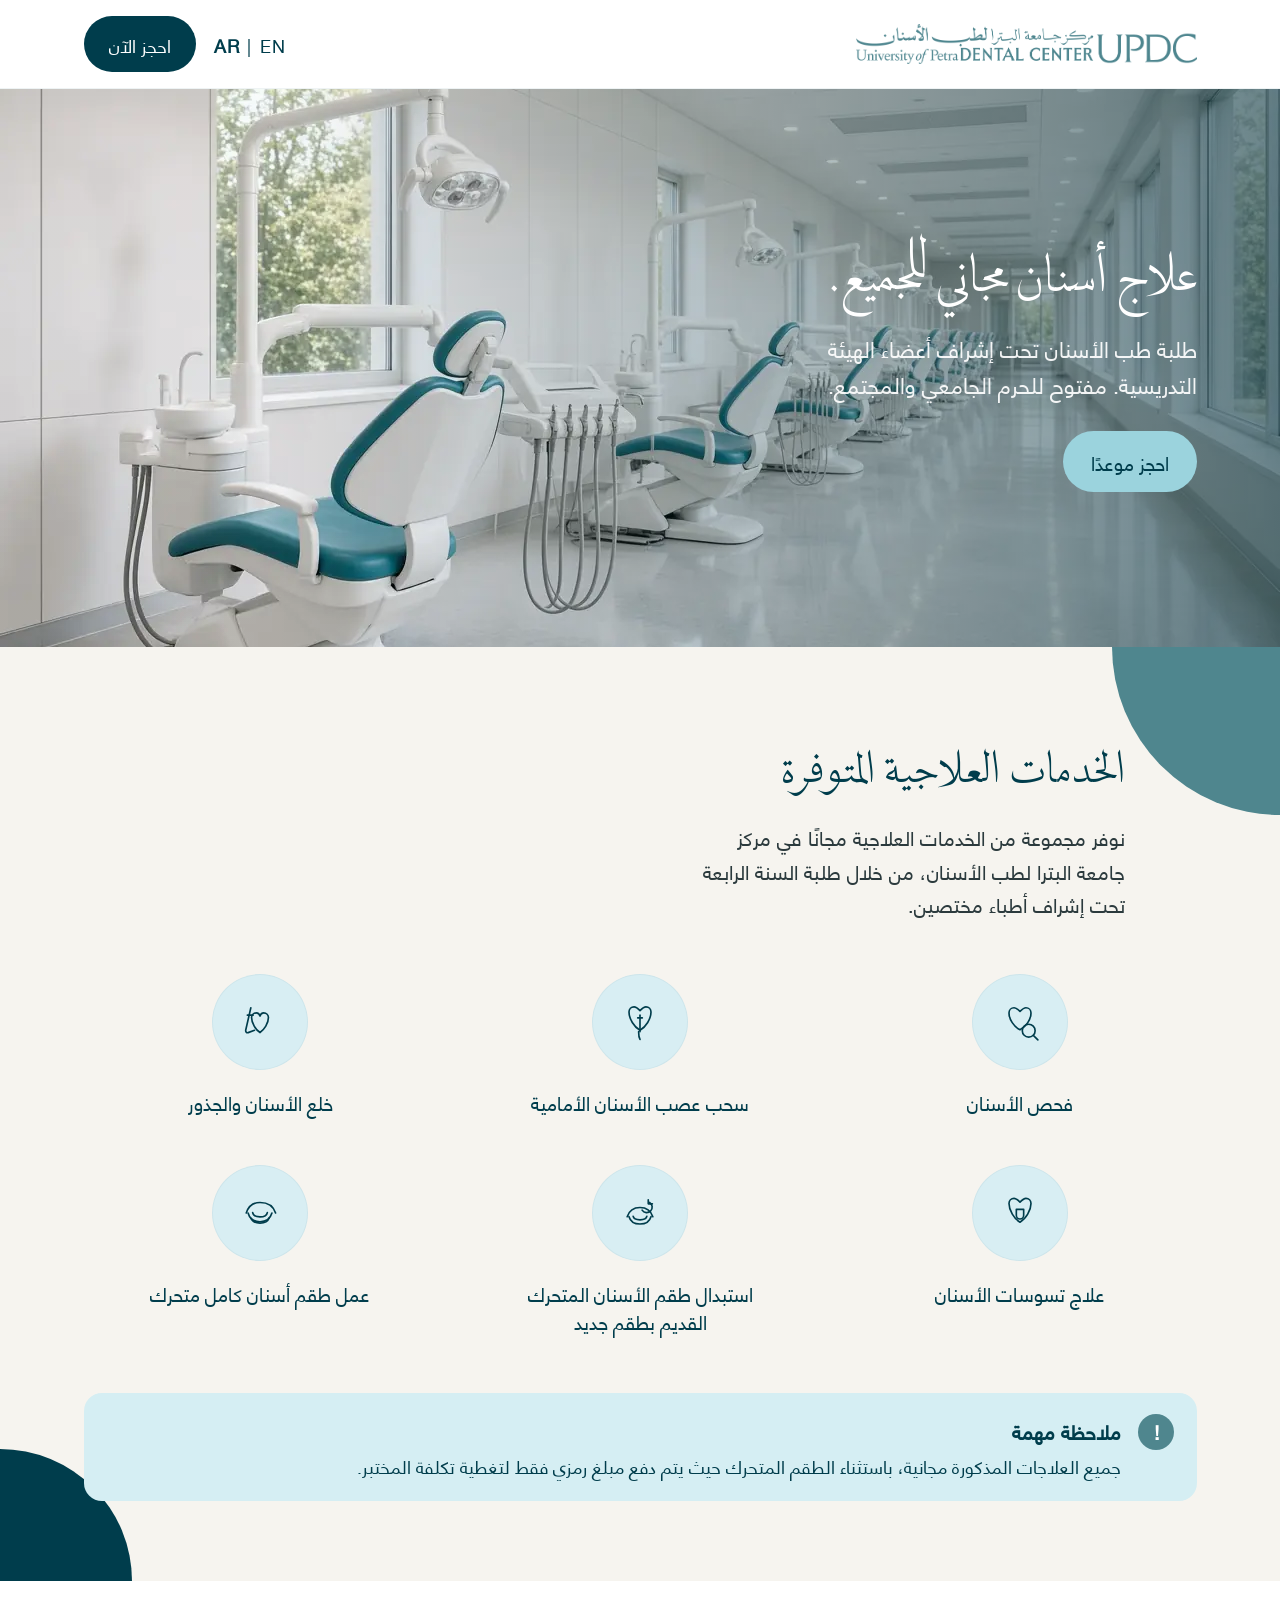
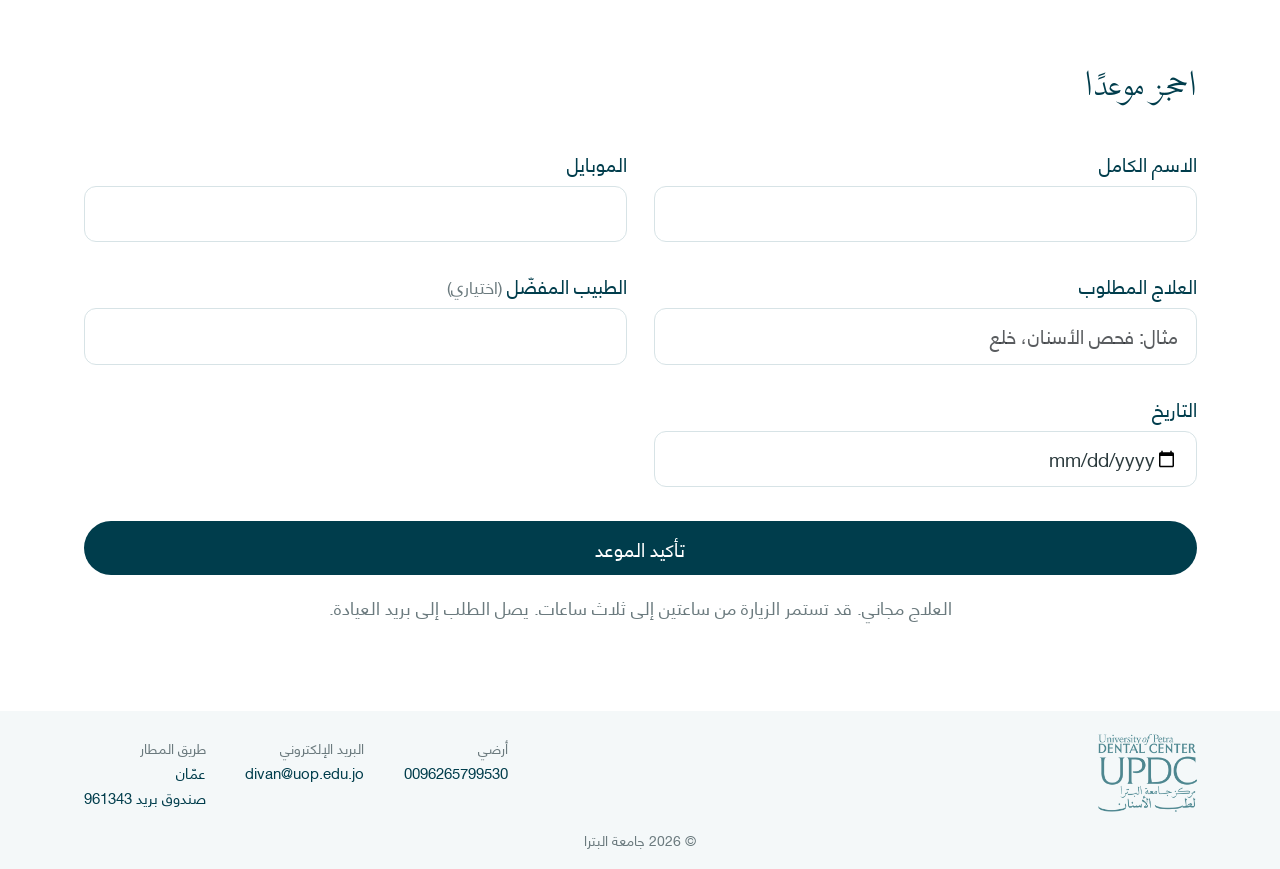
==== commit 2498057d: "Enlarge the footer logo and reduce footer text size." ====
--- a/ar/index.html
+++ b/ar/index.html
@@ -190,7 +190,7 @@
     <footer class="site-footer">
       <div class="container">
         <div class="footer-bar">
-          <img class="footer-logo" src="../assets/images/logo-lockup.png" width="90" height="72" alt="UPDC" />
+          <img class="footer-logo" src="../assets/images/logo-lockup.png" width="120" height="96" alt="UPDC" />
           <div class="footer-contact">
             <div class="footer-item">
               <span class="footer-label">أرضي</span>
--- a/css/style.css
+++ b/css/style.css
@@ -491,7 +491,7 @@
 }
 
 .footer-logo {
-  height: 58px;
+  height: 78px;
   width: auto;
 }
 
@@ -500,7 +500,7 @@
   flex-wrap: wrap;
   align-items: flex-start;
   gap: 1rem 2.2rem;
-  font-size: 1.02rem;
+  font-size: 0.86rem;
 }
 
 .footer-item {
@@ -513,7 +513,7 @@
 
 .footer-label {
   display: block;
-  font-size: 0.92rem;
+  font-size: 0.76rem;
   color: var(--muted);
   margin-bottom: 0.05rem;
 }
@@ -530,7 +530,7 @@
   text-align: center;
   color: var(--muted);
   margin: 0.85rem 0 0;
-  font-size: 0.95rem;
+  font-size: 0.8rem;
 }
 
 .modal-content {
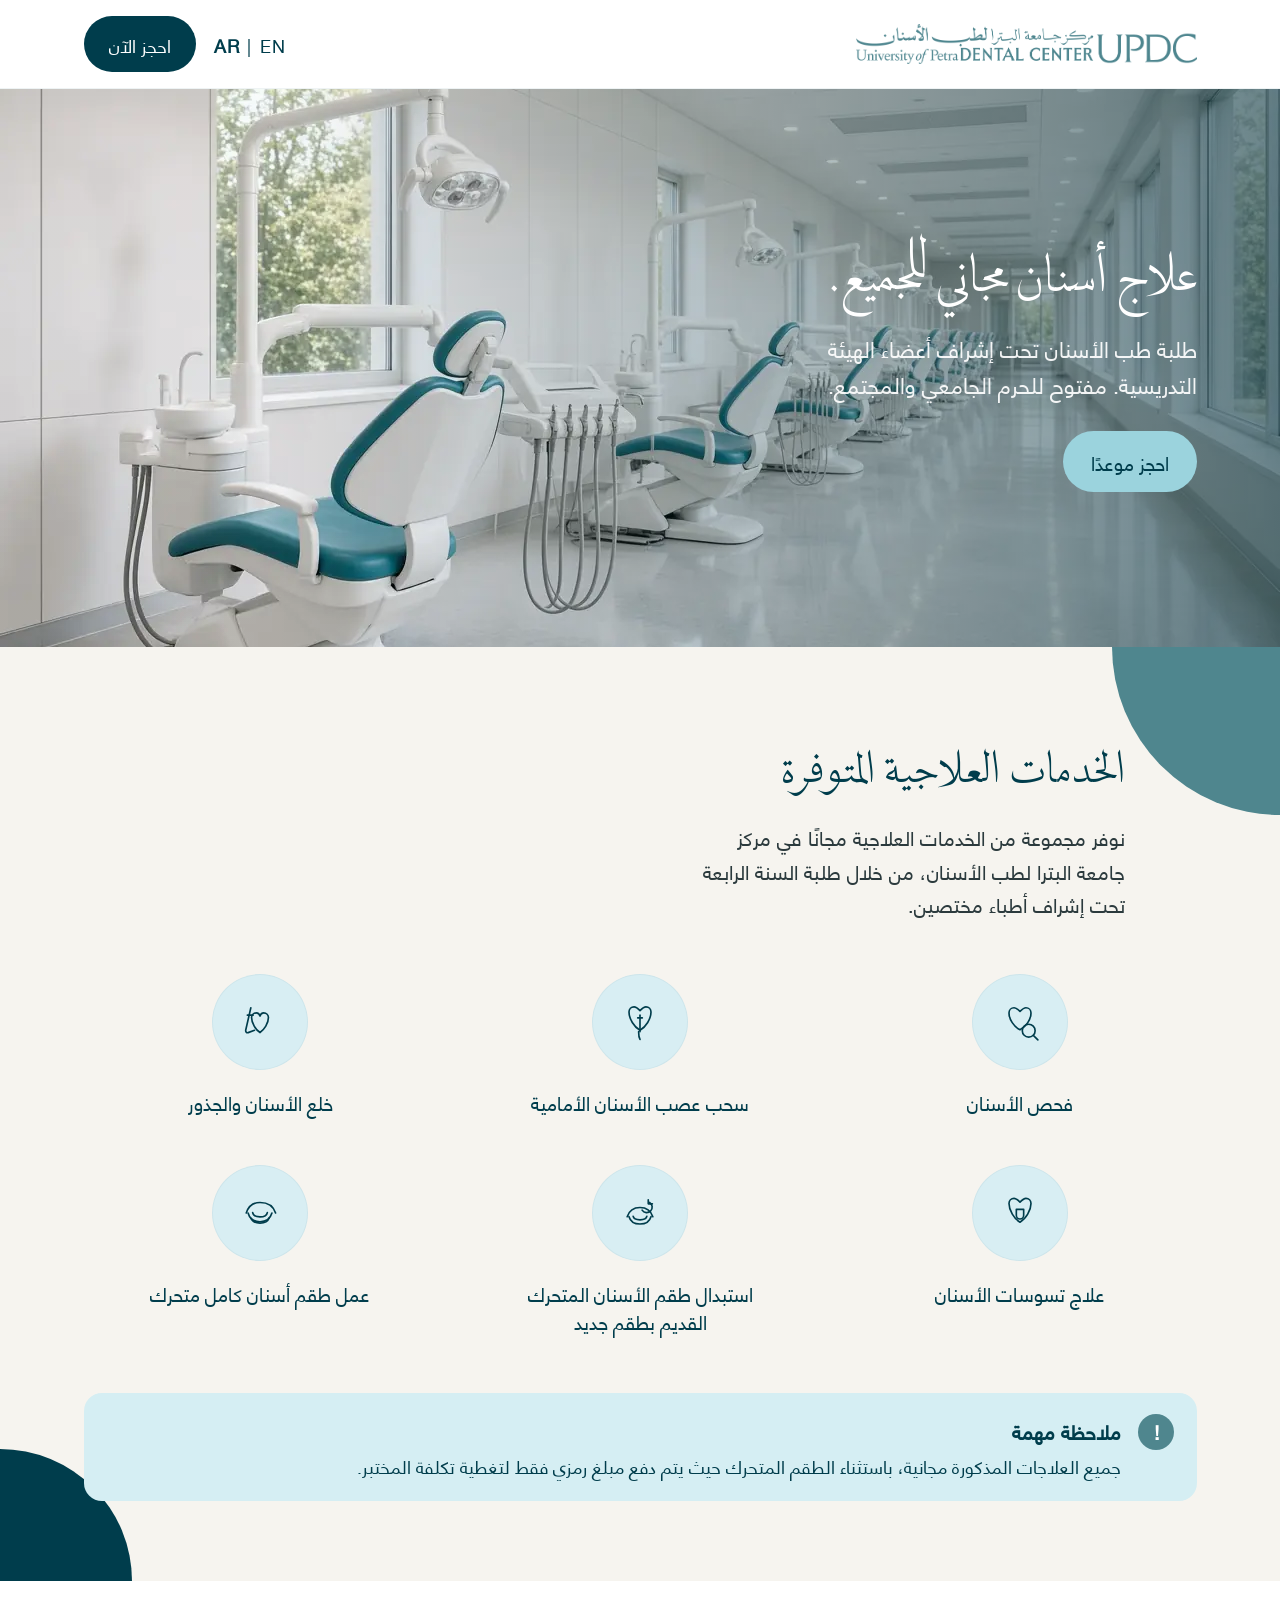
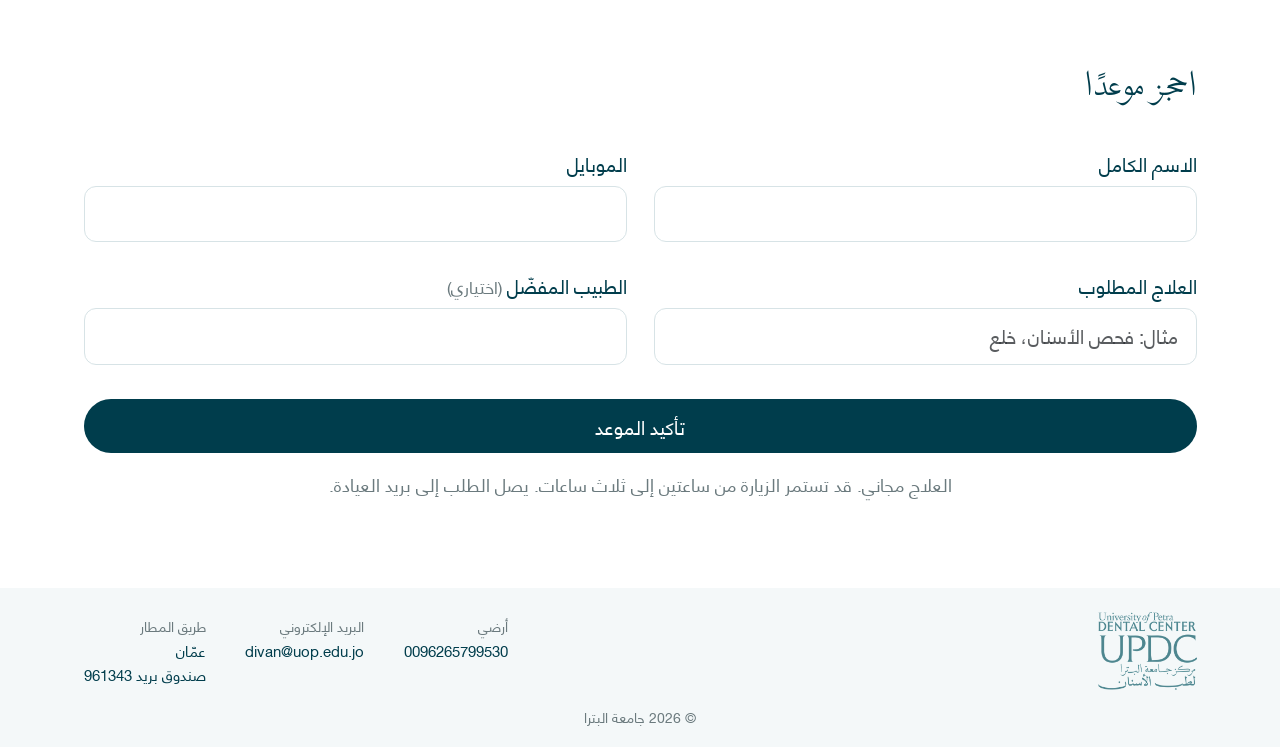
==== commit f4e635c1: "Remove the appointment date from the booking form and clinic email." ====
--- a/ar/index.html
+++ b/ar/index.html
@@ -170,11 +170,6 @@
               <label class="form-label" for="doctor">الطبيب المفضّل <span class="optional-hint">(اختياري)</span></label>
               <input class="form-control" id="doctor" name="doctor" type="text" autocomplete="off" />
             </div>
-            <div class="col-md-6">
-              <label class="form-label" for="date">التاريخ</label>
-              <input class="form-control" id="date" name="date" type="date" required />
-              <div class="invalid-feedback">يرجى اختيار التاريخ.</div>
-            </div>
             <div class="col-12">
               <button class="btn-confirm" type="submit">تأكيد الموعد</button>
               <p class="form-note">العلاج مجاني. قد تستمر الزيارة من ساعتين إلى ثلاث ساعات. يصل الطلب إلى بريد العيادة.</p>
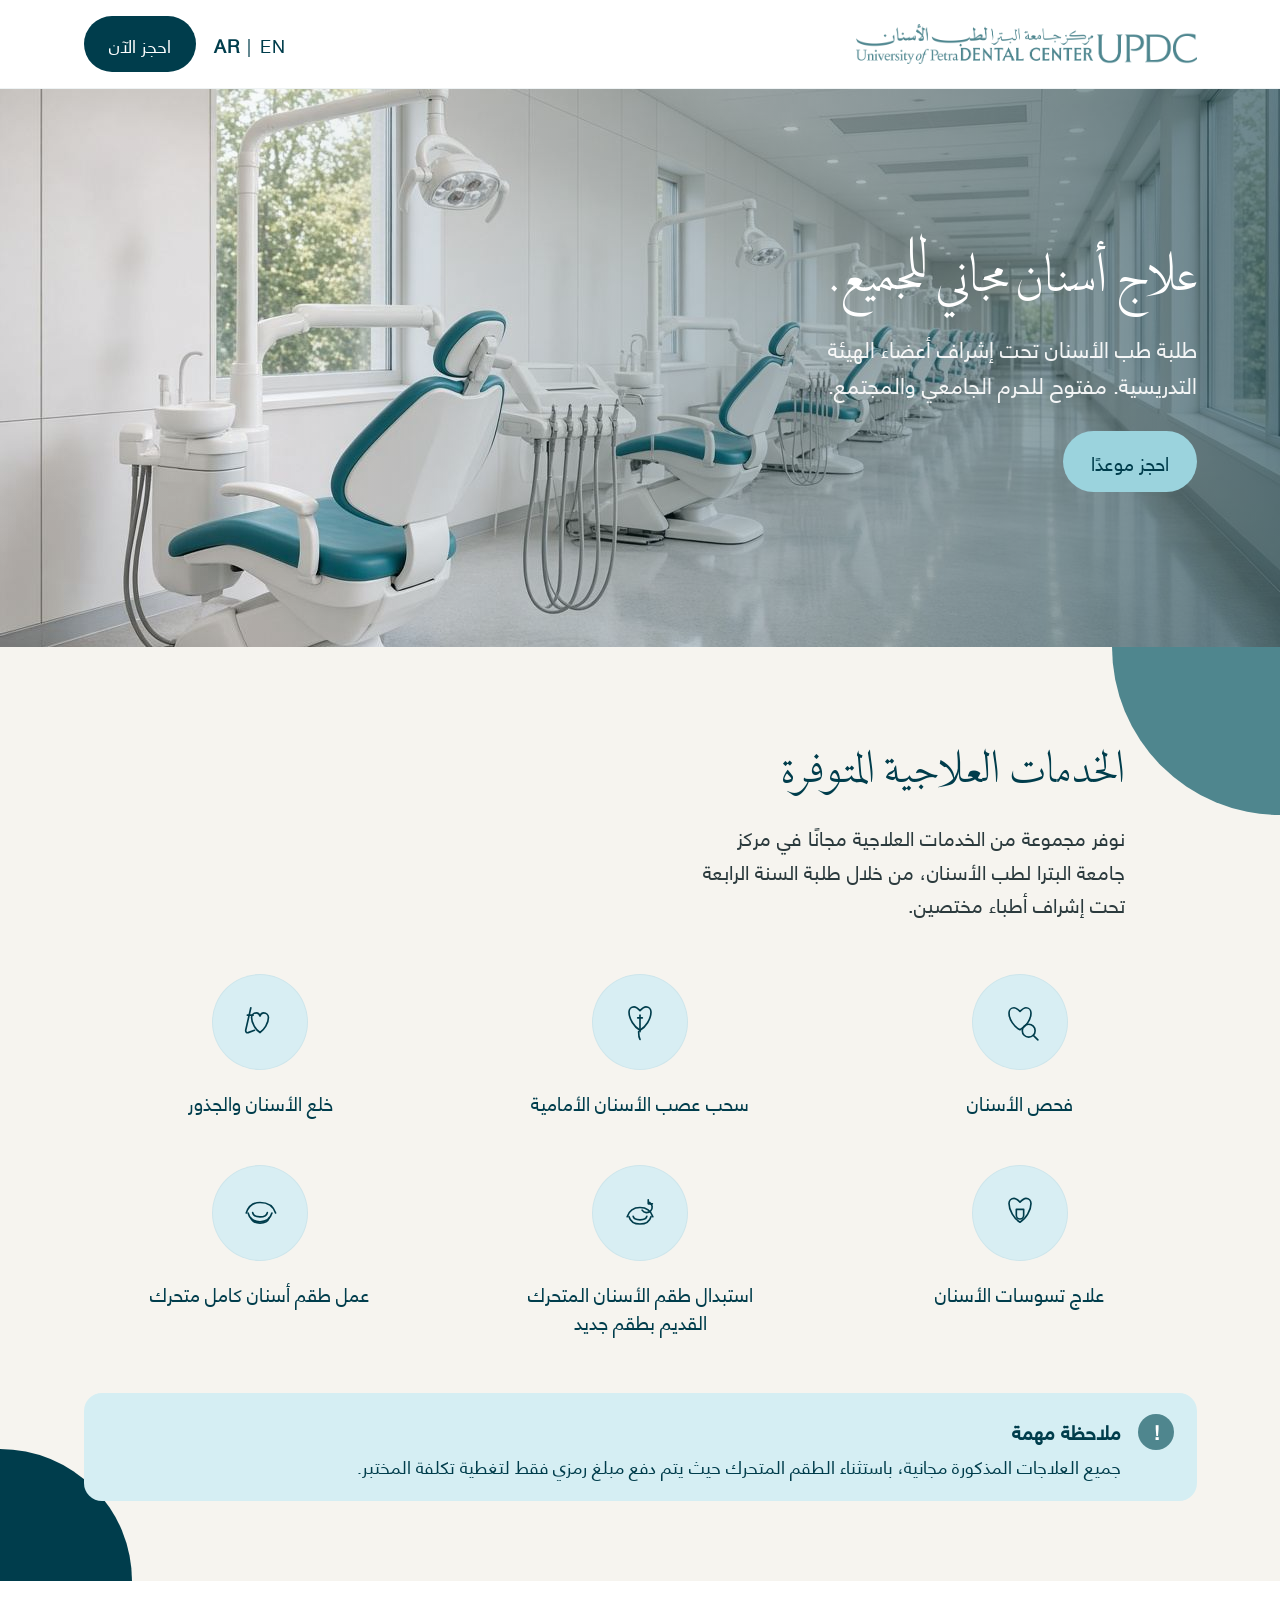
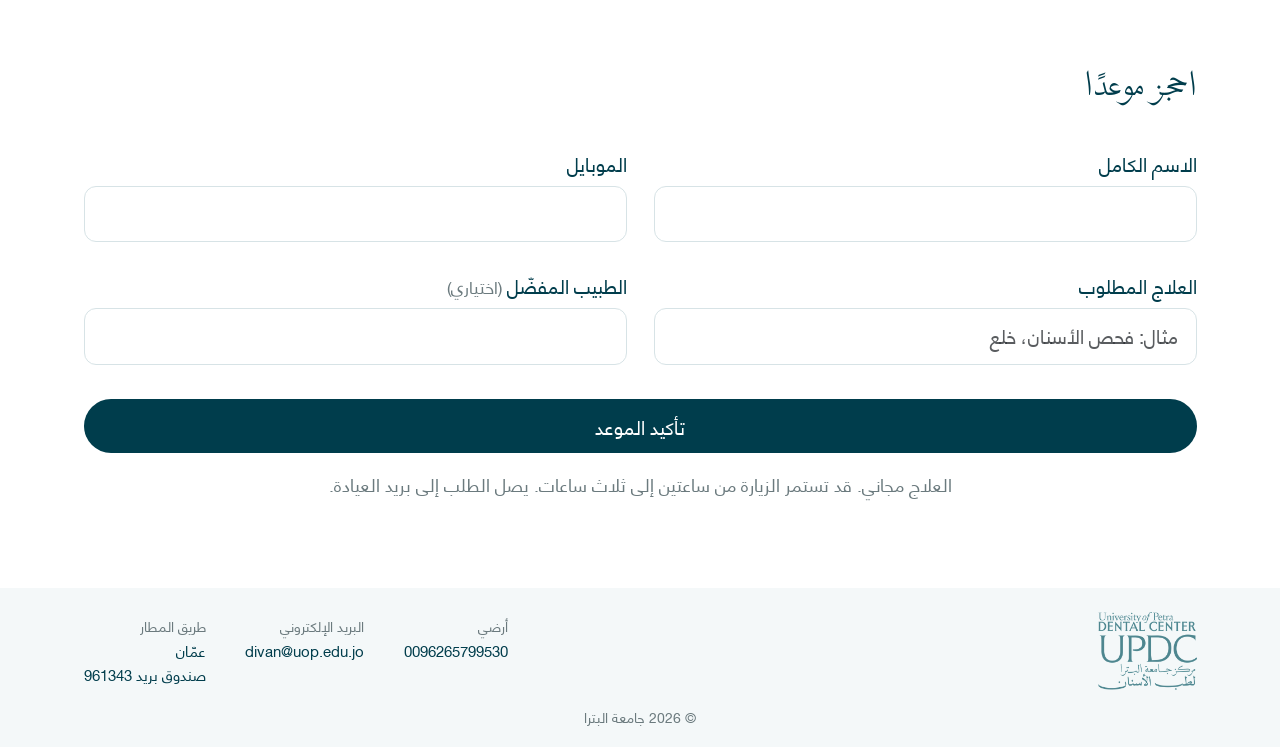
==== commit 1595cb85: "Use JPEG hero image so the clinic page works on IIS without WebP." ====
--- a/ar/index.html
+++ b/ar/index.html
@@ -9,7 +9,7 @@
       content="احجز موعدًا مجانيًا في مركز جامعة البترا لطب الأسنان. يعالجك طالب مؤهل تحت إشراف أعضاء الهيئة التدريسية."
     />
     <link rel="icon" href="../assets/images/favicon.png" type="image/png" />
-    <link rel="preload" as="image" href="../assets/images/slide-2.webp" type="image/webp" />
+    <link rel="preload" as="image" href="../assets/images/slide-2.jpg" type="image/jpeg" />
     <link rel="preload" as="font" href="../assets/fonts/29LTIdris-Light.ttf" type="font/ttf" crossorigin />
     <link rel="preload" as="font" href="../assets/fonts/HelveticaNeueLTArabic.ttf" type="font/ttf" crossorigin />
     <link rel="stylesheet" href="../vendor/bootstrap.min.css" />
@@ -35,10 +35,7 @@
 
     <section class="hero" aria-label="عيادات الكلية">
       <div class="hero-slide">
-        <picture>
-          <source srcset="../assets/images/slide-2.webp" type="image/webp" />
-          <img src="../assets/images/slide-2.jpg" width="1280" height="720" alt="صف من كراسي العيادة التعليمية" fetchpriority="high" />
-        </picture>
+        <img src="../assets/images/slide-2.jpg" width="1280" height="720" alt="صف من كراسي العيادة التعليمية" fetchpriority="high" />
       </div>
       <div class="hero-overlay" aria-hidden="true"></div>
       <div class="hero-copy">
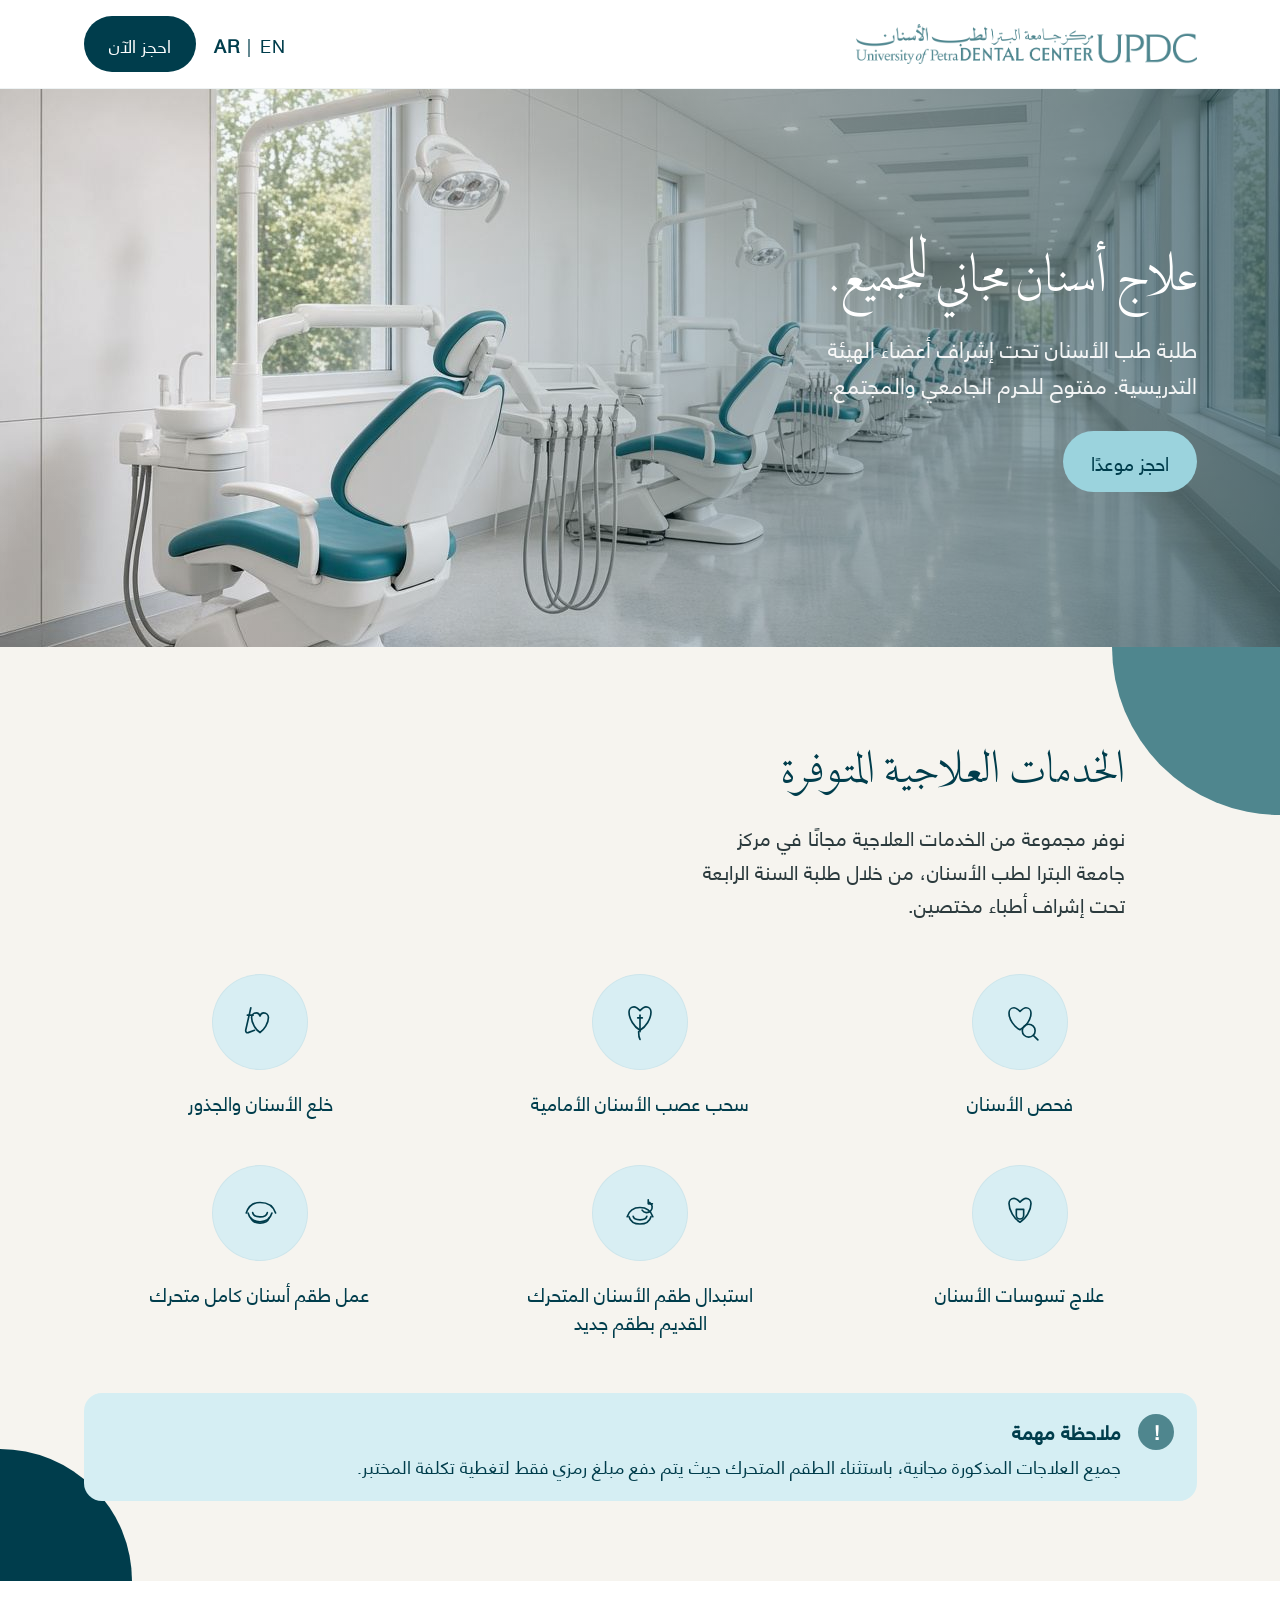
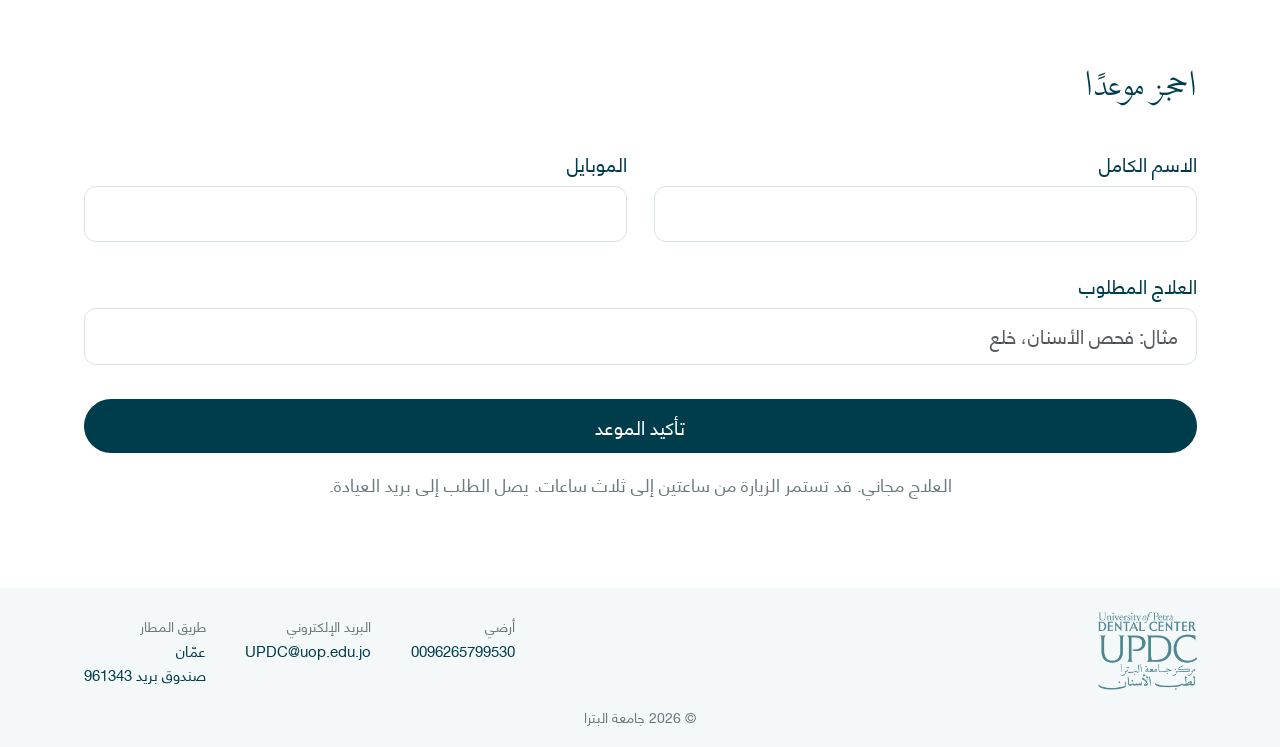
==== commit 6b1721e8: "Match the footer email to the clinic inbox and remove the preferred doctor field." ====
--- a/ar/index.html
+++ b/ar/index.html
@@ -158,14 +158,10 @@
               <input class="form-control" id="mobile" name="mobile" type="tel" inputmode="tel" autocomplete="tel" required />
               <div class="invalid-feedback">يرجى إدخال رقم الموبايل.</div>
             </div>
-            <div class="col-md-6">
+            <div class="col-12">
               <label class="form-label" for="treatment">العلاج المطلوب</label>
               <input class="form-control" id="treatment" name="treatment" type="text" placeholder="مثال: فحص الأسنان، خلع" required />
               <div class="invalid-feedback">يرجى إدخال العلاج المطلوب.</div>
-            </div>
-            <div class="col-md-6">
-              <label class="form-label" for="doctor">الطبيب المفضّل <span class="optional-hint">(اختياري)</span></label>
-              <input class="form-control" id="doctor" name="doctor" type="text" autocomplete="off" />
             </div>
             <div class="col-12">
               <button class="btn-confirm" type="submit">تأكيد الموعد</button>
@@ -190,7 +186,7 @@
             </div>
             <div class="footer-item">
               <span class="footer-label">البريد الإلكتروني</span>
-              <a href="mailto:divan@uop.edu.jo">divan@uop.edu.jo</a>
+              <a href="mailto:UPDC@uop.edu.jo">UPDC@uop.edu.jo</a>
             </div>
             <div class="footer-item">
               <span class="footer-label">طريق المطار</span>
--- a/css/style.css
+++ b/css/style.css
@@ -398,11 +398,6 @@
   font-family: var(--display-ar);
 }
 
-.optional-hint {
-  color: var(--muted);
-  font-size: 0.88em;
-}
-
 .form-label {
   color: var(--teal-deep);
   font-size: 1.08rem;
